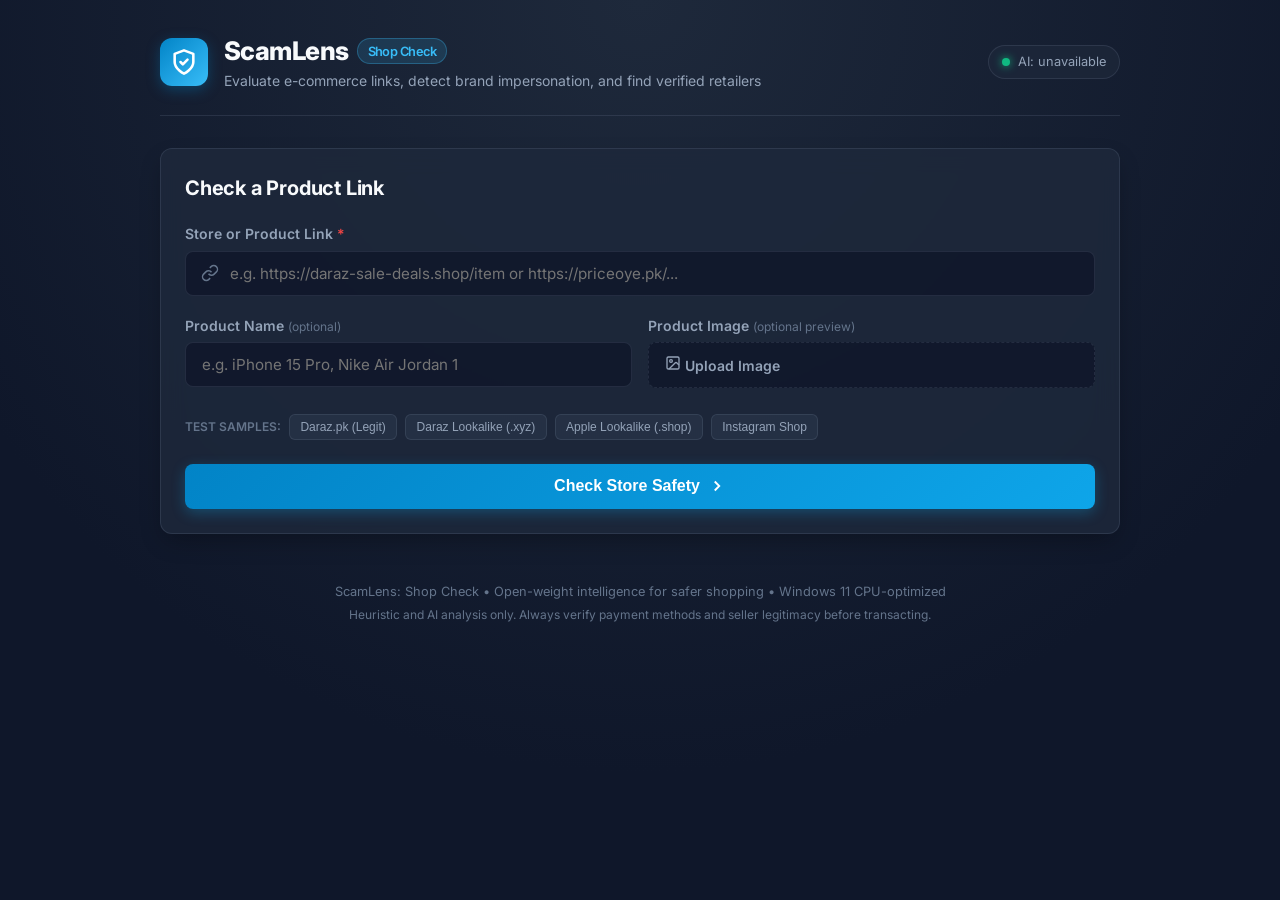
==== public/index.html @ a0da6444 "Configure api/index.py and public directory for Vercel deployment" ====
<!DOCTYPE html>
<html lang="en">
<head>
  <meta charset="UTF-8">
  <meta name="viewport" content="width=device-width, initial-scale=1.0">
  <title>ScamLens: Shop Check | E-Commerce Risk Evaluator</title>
  <link rel="stylesheet" href="/static/style.css">
  <link rel="preconnect" href="https://fonts.googleapis.com">
  <link rel="preconnect" href="https://fonts.gstatic.com" crossorigin>
  <link href="https://fonts.googleapis.com/css2?family=Inter:wght@400;500;600;700;800&family=JetBrains+Mono:wght@400;600&display=swap" rel="stylesheet">
</head>
<body>
  <div class="app-container">
    <!-- Header -->
    <header class="app-header">
      <div class="brand">
        <div class="brand-icon">
          <svg width="28" height="28" viewBox="0 0 24 24" fill="none" stroke="currentColor" stroke-width="2.2" stroke-linecap="round" stroke-linejoin="round">
            <path d="M12 22s8-4 8-10V5l-8-3-8 3v7c0 6 8 10 8 10z"/>
            <path d="m9 12 2 2 4-4"/>
          </svg>
        </div>
        <div>
          <h1 class="brand-title">ScamLens <span class="badge-sub">Shop Check</span></h1>
          <p class="brand-tagline">Evaluate e-commerce links, detect brand impersonation, and find verified retailers</p>
        </div>
      </div>
      <div class="header-status" id="headerStatus">
        <span class="status-dot"></span>
        <span class="status-text" id="aiBadge">AI: checking...</span>
      </div>
    </header>

    <!-- Main Content Area -->
    <main class="main-grid">
      <!-- Input Card -->
      <section class="card input-card">
        <h2 class="card-title">Check a Product Link</h2>
        <form id="checkForm" class="check-form">
          <div class="form-group">
            <label for="urlInput">Store or Product Link <span class="required">*</span></label>
            <div class="input-with-icon">
              <svg class="input-icon" width="18" height="18" viewBox="0 0 24 24" fill="none" stroke="currentColor" stroke-width="2">
                <path d="M10 13a5 5 0 0 0 7.54.54l3-3a5 5 0 0 0-7.07-7.07l-1.72 1.71"/>
                <path d="M14 11a5 5 0 0 0-7.54-.54l-3 3a5 5 0 0 0 7.07 7.07l1.71-1.71"/>
              </svg>
              <input 
                type="text" 
                id="urlInput" 
                name="url" 
                placeholder="e.g. https://daraz-sale-deals.shop/item or https://priceoye.pk/..." 
                required 
                autocomplete="off"
              />
            </div>
          </div>

          <div class="form-row">
            <div class="form-group flex-1">
              <label for="productNameInput">Product Name <span class="optional">(optional)</span></label>
              <input 
                type="text" 
                id="productNameInput" 
                name="product_name" 
                placeholder="e.g. iPhone 15 Pro, Nike Air Jordan 1" 
                autocomplete="off"
              />
            </div>

            <div class="form-group flex-1">
              <label for="imageInput">Product Image <span class="optional">(optional preview)</span></label>
              <div class="file-upload-wrapper">
                <input type="file" id="imageInput" accept="image/*" class="file-input" />
                <label for="imageInput" class="file-label" id="fileLabel">
                  <svg width="16" height="16" viewBox="0 0 24 24" fill="none" stroke="currentColor" stroke-width="2">
                    <rect width="18" height="18" x="3" y="3" rx="2" ry="2"/>
                    <circle cx="9" cy="9" r="2"/>
                    <path d="m21 15-3.086-3.086a2 2 0 0 0-2.828 0L6 21"/>
                  </svg>
                  <span>Upload Image</span>
                </label>
              </div>
            </div>
          </div>

          <!-- Image Preview Area -->
          <div id="imagePreviewContainer" class="image-preview-container hidden">
            <div class="preview-box">
              <img id="imagePreviewImg" src="" alt="Product preview" />
              <button type="button" id="removeImageBtn" class="btn-remove-img" title="Remove image">&times;</button>
            </div>
            <div class="preview-meta">
              <span id="imageFileName" class="preview-name"></span>
              <span class="preview-tag">Image Preview Only</span>
            </div>
          </div>

          <!-- Sample Links for quick testing -->
          <div class="quick-samples">
            <span class="samples-label">Test samples:</span>
            <button type="button" class="btn-sample" data-url="https://www.daraz.pk/products/sony-wh-1000xm5.html" data-name="Sony WH-1000XM5">Daraz.pk (Legit)</button>
            <button type="button" class="btn-sample" data-url="https://daraz-super-deals.xyz/sale" data-name="Daraz Fake Sale">Daraz Lookalike (.xyz)</button>
            <button type="button" class="btn-sample" data-url="https://apple-official-store.shop/iphone" data-name="iPhone 15 Pro">Apple Lookalike (.shop)</button>
            <button type="button" class="btn-sample" data-url="https://instagram.com/p/clothing_shop_pk" data-name="Designer Kurti">Instagram Shop</button>
          </div>

          <div id="errorMessage" class="error-message hidden"></div>

          <div class="form-actions">
            <button type="submit" id="submitBtn" class="btn-primary">
              <span class="btn-text">Check Store Safety</span>
              <svg class="btn-icon" width="18" height="18" viewBox="0 0 24 24" fill="none" stroke="currentColor" stroke-width="2.5">
                <polyline points="9 18 15 12 9 6"/>
              </svg>
            </button>
          </div>
        </form>
      </section>

      <!-- Results Area -->
      <section id="resultsSection" class="results-section hidden">
        <!-- Main Risk Card -->
        <div class="card risk-card">
          <div class="risk-card-header">
            <div>
              <span class="eyebrow">Risk Evaluation</span>
              <h2 class="risk-domain-title" id="displayDomain">example.com</h2>
            </div>
            <button id="copySummaryBtn" class="btn-secondary btn-sm" title="Copy markdown summary">
              <svg width="15" height="15" viewBox="0 0 24 24" fill="none" stroke="currentColor" stroke-width="2">
                <rect width="14" height="14" x="8" y="8" rx="2" ry="2"/>
                <path d="M4 16c-1.1 0-2-.9-2-2V4c0-1.1.9-2 2-2h10c1.1 0 2 .9 2 2"/>
              </svg>
              <span>Copy Summary</span>
            </button>
          </div>

          <!-- Risk Score Gauge & Status -->
          <div class="risk-display-grid">
            <div class="gauge-col">
              <div class="gauge-container">
                <svg class="gauge-svg" viewBox="0 0 160 160">
                  <circle class="gauge-bg" cx="80" cy="80" r="68"></circle>
                  <circle class="gauge-bar" id="gaugeBar" cx="80" cy="80" r="68" stroke-dasharray="427" stroke-dashoffset="427"></circle>
                </svg>
                <div class="gauge-content">
                  <div class="score-number" id="scoreNumber">--</div>
                  <div class="score-caption">RISK SCORE</div>
                </div>
              </div>
            </div>

            <div class="risk-summary-col">
              <div class="risk-badge-wrapper">
                <span class="risk-badge" id="riskBadge">Evaluating...</span>
                <span class="risk-range-hint">(Scale: 0-33 Low, 34-66 Medium, 67-100 High)</span>
              </div>
              <p class="disclaimer-text" id="disclaimerLine">
                Warning signs, not proof. Never share OTPs or card details.
              </p>
              <div class="ai-summary-box" id="aiSummaryBox">
                <div class="ai-header">
                  <span class="ai-sparkle">✦</span>
                  <span class="ai-label">AI Storefront Assessment</span>
                  <span class="ai-badge" id="aiStatusBadge">Analyzing...</span>
                </div>
                <p class="ai-summary-text" id="aiSummaryText">
                  Inspecting storefront content and checking seller claims...
                </p>
                <div id="aiBullets" class="ai-bullets"></div>
              </div>
            </div>
          </div>
        </div>

        <!-- Audit Box: What we could and couldn't check -->
        <div class="card audit-card">
          <h3 class="card-subtitle">What We Could & Couldn't Check</h3>
          <div class="audit-grid" id="auditGrid">
            <!-- Dynamically generated audit cards -->
          </div>
        </div>

        <!-- Signal List with Evidence -->
        <div class="card signals-card">
          <div class="signals-header">
            <h3 class="card-subtitle">Evidence & Detected Signals</h3>
            <span class="signal-count" id="signalCount">0 signals</span>
          </div>
          <div class="signals-list" id="signalsList">
            <!-- Dynamically injected signals -->
          </div>
        </div>

        <!-- Price & Trusted Retailers Comparison -->
        <div class="card compare-card">
          <div class="compare-header">
            <div>
              <h3 class="card-subtitle">Compare on Trusted Retailers</h3>
              <p class="compare-sub" id="compareDisclaimer">Places to compare - not a guarantee of authenticity or stock</p>
            </div>
            <div class="query-badge">
              <span>Query: </span>
              <strong id="displayQuery">...</strong>
            </div>
          </div>

          <div class="compare-grid" id="compareGrid">
            <!-- Dynamically generated compare buttons -->
          </div>
        </div>
      </section>
    </main>

    <!-- Footer -->
    <footer class="app-footer">
      <p>ScamLens: Shop Check &bull; Open-weight intelligence for safer shopping &bull; Windows 11 CPU-optimized</p>
      <p class="footer-disclaimer">Heuristic and AI analysis only. Always verify payment methods and seller legitimacy before transacting.</p>
    </footer>
  </div>

  <div id="toast" class="toast hidden"></div>
  <script src="/static/app.js"></script>
</body>
</html>
---- static/style.css ----
:root {
  --bg-primary: #0f172a;
  --bg-secondary: #1e293b;
  --bg-tertiary: #334155;
  --card-bg: rgba(30, 41, 59, 0.85);
  --card-border: rgba(148, 163, 184, 0.15);
  --text-primary: #f8fafc;
  --text-secondary: #94a3b8;
  --text-muted: #64748b;
  --accent: #38bdf8;
  --accent-hover: #0ea5e9;
  --accent-glow: rgba(56, 189, 248, 0.2);
  --risk-low: #10b981;
  --risk-low-bg: rgba(16, 185, 129, 0.12);
  --risk-med: #f59e0b;
  --risk-med-bg: rgba(245, 158, 11, 0.12);
  --risk-high: #ef4444;
  --risk-high-bg: rgba(239, 68, 68, 0.14);
  --font-sans: 'Inter', -apple-system, BlinkMacSystemFont, 'Segoe UI', Roboto, sans-serif;
  --font-mono: 'JetBrains Mono', monospace;
  --radius: 12px;
  --transition: all 0.2s cubic-bezier(0.4, 0, 0.2, 1);
}

* {
  box-sizing: border-box;
  margin: 0;
  padding: 0;
}

body {
  font-family: var(--font-sans);
  background: radial-gradient(circle at 50% 0%, #1e293b 0%, #0f172a 70%);
  color: var(--text-primary);
  min-height: 100vh;
  line-height: 1.5;
  -webkit-font-smoothing: antialiased;
}

.app-container {
  max-width: 1000px;
  margin: 0 auto;
  padding: 2rem 1.25rem 4rem;
}

/* Header */
.app-header {
  display: flex;
  justify-content: space-between;
  align-items: center;
  margin-bottom: 2rem;
  padding-bottom: 1.5rem;
  border-bottom: 1px solid var(--card-border);
}

.brand {
  display: flex;
  align-items: center;
  gap: 1rem;
}

.brand-icon {
  width: 48px;
  height: 48px;
  border-radius: 12px;
  background: linear-gradient(135deg, #0284c7, #38bdf8);
  display: flex;
  align-items: center;
  justify-content: center;
  color: white;
  box-shadow: 0 4px 14px rgba(2, 132, 199, 0.35);
}

.brand-title {
  font-size: 1.6rem;
  font-weight: 800;
  letter-spacing: -0.02em;
  display: flex;
  align-items: center;
  gap: 0.5rem;
}

.badge-sub {
  font-size: 0.8rem;
  font-weight: 600;
  background: rgba(56, 189, 248, 0.15);
  color: var(--accent);
  padding: 0.15rem 0.6rem;
  border-radius: 20px;
  border: 1px solid rgba(56, 189, 248, 0.3);
}

.brand-tagline {
  font-size: 0.875rem;
  color: var(--text-secondary);
}

.header-status {
  display: flex;
  align-items: center;
  gap: 0.5rem;
  font-size: 0.8rem;
  background: rgba(30, 41, 59, 0.7);
  padding: 0.4rem 0.8rem;
  border-radius: 20px;
  border: 1px solid var(--card-border);
  color: var(--text-secondary);
}

.status-dot {
  width: 8px;
  height: 8px;
  border-radius: 50%;
  background: #10b981;
  box-shadow: 0 0 8px #10b981;
}

/* Cards */
.card {
  background: var(--card-bg);
  backdrop-filter: blur(12px);
  border: 1px solid var(--card-border);
  border-radius: var(--radius);
  padding: 1.5rem;
  margin-bottom: 1.5rem;
  box-shadow: 0 10px 25px -5px rgba(0, 0, 0, 0.3);
}

.card-title {
  font-size: 1.25rem;
  font-weight: 700;
  margin-bottom: 1.25rem;
  letter-spacing: -0.01em;
}

.card-subtitle {
  font-size: 1.05rem;
  font-weight: 700;
  color: var(--text-primary);
}

/* Forms */
.form-group {
  margin-bottom: 1.2rem;
}

.form-group label {
  display: block;
  font-size: 0.875rem;
  font-weight: 600;
  color: var(--text-secondary);
  margin-bottom: 0.4rem;
}

.required {
  color: var(--risk-high);
}

.optional {
  font-size: 0.75rem;
  font-weight: 400;
  color: var(--text-muted);
}

.input-with-icon {
  position: relative;
  display: flex;
  align-items: center;
}

.input-icon {
  position: absolute;
  left: 1rem;
  color: var(--text-muted);
  pointer-events: none;
}

input[type="text"] {
  width: 100%;
  background: rgba(15, 23, 42, 0.8);
  border: 1px solid var(--card-border);
  border-radius: 8px;
  padding: 0.75rem 1rem 0.75rem 2.75rem;
  font-family: inherit;
  font-size: 0.95rem;
  color: var(--text-primary);
  transition: var(--transition);
}

.form-row input[type="text"] {
  padding-left: 1rem;
}

input[type="text"]:focus {
  outline: none;
  border-color: var(--accent);
  box-shadow: 0 0 0 3px var(--accent-glow);
}

.form-row {
  display: flex;
  gap: 1rem;
}

.flex-1 {
  flex: 1;
}

/* File Upload */
.file-upload-wrapper {
  position: relative;
}

.file-input {
  display: none;
}

.file-label {
  display: flex;
  align-items: center;
  justify-content: center;
  gap: 0.5rem;
  background: rgba(15, 23, 42, 0.8);
  border: 1px dashed var(--card-border);
  border-radius: 8px;
  padding: 0.72rem 1rem;
  font-size: 0.9rem;
  color: var(--text-secondary);
  cursor: pointer;
  transition: var(--transition);
}

.file-label:hover {
  border-color: var(--accent);
  color: var(--text-primary);
}

.image-preview-container {
  display: flex;
  align-items: center;
  gap: 1rem;
  padding: 0.75rem;
  background: rgba(15, 23, 42, 0.6);
  border-radius: 8px;
  margin-bottom: 1.2rem;
  border: 1px solid var(--card-border);
}

.preview-box {
  position: relative;
  width: 60px;
  height: 60px;
  border-radius: 6px;
  overflow: hidden;
  background: #000;
}

.preview-box img {
  width: 100%;
  height: 100%;
  object-fit: cover;
}

.btn-remove-img {
  position: absolute;
  top: 2px;
  right: 2px;
  background: rgba(0, 0, 0, 0.7);
  color: white;
  border: none;
  width: 18px;
  height: 18px;
  border-radius: 50%;
  cursor: pointer;
  font-size: 12px;
  line-height: 1;
}

.preview-meta {
  display: flex;
  flex-direction: column;
  gap: 0.2rem;
}

.preview-name {
  font-size: 0.85rem;
  font-weight: 500;
  max-width: 250px;
  white-space: nowrap;
  overflow: hidden;
  text-overflow: ellipsis;
}

.preview-tag {
  font-size: 0.75rem;
  color: var(--text-muted);
}

/* Quick samples */
.quick-samples {
  display: flex;
  flex-wrap: wrap;
  align-items: center;
  gap: 0.5rem;
  margin-bottom: 1.5rem;
}

.samples-label {
  font-size: 0.75rem;
  color: var(--text-muted);
  text-transform: uppercase;
  font-weight: 600;
}

.btn-sample {
  background: rgba(51, 65, 85, 0.4);
  border: 1px solid var(--card-border);
  color: var(--text-secondary);
  padding: 0.3rem 0.65rem;
  font-size: 0.75rem;
  border-radius: 6px;
  cursor: pointer;
  transition: var(--transition);
}

.btn-sample:hover {
  background: rgba(56, 189, 248, 0.15);
  color: var(--accent);
  border-color: rgba(56, 189, 248, 0.3);
}

/* Buttons */
.btn-primary {
  display: inline-flex;
  align-items: center;
  justify-content: center;
  gap: 0.5rem;
  background: linear-gradient(135deg, #0284c7, #0ea5e9);
  color: white;
  border: none;
  border-radius: 8px;
  padding: 0.85rem 1.75rem;
  font-size: 1rem;
  font-weight: 600;
  cursor: pointer;
  transition: var(--transition);
  box-shadow: 0 4px 14px rgba(14, 165, 233, 0.3);
  width: 100%;
}

.btn-primary:hover {
  background: linear-gradient(135deg, #0369a1, #0284c7);
  box-shadow: 0 6px 18px rgba(14, 165, 233, 0.45);
  transform: translateY(-1px);
}

.btn-primary:active {
  transform: translateY(0);
}

.btn-secondary {
  display: inline-flex;
  align-items: center;
  gap: 0.4rem;
  background: var(--bg-tertiary);
  color: var(--text-primary);
  border: 1px solid var(--card-border);
  padding: 0.45rem 0.9rem;
  border-radius: 6px;
  font-size: 0.85rem;
  font-weight: 500;
  cursor: pointer;
  transition: var(--transition);
}

.btn-secondary:hover {
  background: rgba(148, 163, 184, 0.2);
}

.btn-sm {
  font-size: 0.8rem;
  padding: 0.35rem 0.75rem;
}

/* Risk Results Card */
.risk-card {
  border-left: 4px solid var(--accent);
  transition: border-color 0.3s ease;
}

.risk-card-header {
  display: flex;
  justify-content: space-between;
  align-items: flex-start;
  margin-bottom: 1.5rem;
}

.eyebrow {
  font-size: 0.75rem;
  text-transform: uppercase;
  letter-spacing: 0.05em;
  color: var(--text-muted);
  font-weight: 700;
}

.risk-domain-title {
  font-size: 1.4rem;
  font-weight: 800;
  font-family: var(--font-mono);
  color: var(--text-primary);
}

.risk-display-grid {
  display: grid;
  grid-template-columns: 180px 1fr;
  gap: 2rem;
  align-items: center;
}

/* Circular Gauge */
.gauge-col {
  display: flex;
  justify-content: center;
}

.gauge-container {
  position: relative;
  width: 160px;
  height: 160px;
}

.gauge-svg {
  width: 100%;
  height: 100%;
  transform: rotate(-90deg);
}

.gauge-bg {
  fill: none;
  stroke: rgba(51, 65, 85, 0.5);
  stroke-width: 12;
}

.gauge-bar {
  fill: none;
  stroke: var(--accent);
  stroke-width: 12;
  stroke-linecap: round;
  transition: stroke-dashoffset 0.8s ease-in-out, stroke 0.4s ease;
}

.gauge-content {
  position: absolute;
  top: 0;
  left: 0;
  width: 100%;
  height: 100%;
  display: flex;
  flex-direction: column;
  align-items: center;
  justify-content: center;
}

.score-number {
  font-size: 2.8rem;
  font-weight: 800;
  line-height: 1;
  font-family: var(--font-mono);
}

.score-caption {
  font-size: 0.65rem;
  letter-spacing: 0.1em;
  font-weight: 700;
  color: var(--text-muted);
  margin-top: 0.2rem;
}

/* Risk Summary Column */
.risk-badge-wrapper {
  display: flex;
  align-items: center;
  gap: 0.75rem;
  margin-bottom: 0.6rem;
  flex-wrap: wrap;
}

.risk-badge {
  font-size: 1rem;
  font-weight: 800;
  padding: 0.35rem 1rem;
  border-radius: 20px;
  text-transform: uppercase;
  letter-spacing: 0.04em;
}

.risk-badge.low {
  background: var(--risk-low-bg);
  color: var(--risk-low);
  border: 1px solid rgba(16, 185, 129, 0.3);
}

.risk-badge.medium {
  background: var(--risk-med-bg);
  color: var(--risk-med);
  border: 1px solid rgba(245, 158, 11, 0.3);
}

.risk-badge.high {
  background: var(--risk-high-bg);
  color: var(--risk-high);
  border: 1px solid rgba(239, 68, 68, 0.3);
}

.risk-range-hint {
  font-size: 0.75rem;
  color: var(--text-muted);
}

.disclaimer-text {
  font-size: 0.85rem;
  font-weight: 600;
  color: #fbbf24;
  background: rgba(251, 191, 36, 0.1);
  border-left: 3px solid #fbbf24;
  padding: 0.4rem 0.75rem;
  border-radius: 4px;
  margin-bottom: 1rem;
}

/* AI Summary Box */
.ai-summary-box {
  background: rgba(15, 23, 42, 0.7);
  border: 1px solid rgba(148, 163, 184, 0.2);
  border-radius: 8px;
  padding: 0.9rem;
}

.ai-header {
  display: flex;
  align-items: center;
  gap: 0.4rem;
  margin-bottom: 0.4rem;
}

.ai-sparkle {
  color: var(--accent);
  font-size: 0.9rem;
}

.ai-label {
  font-size: 0.8rem;
  font-weight: 700;
  color: var(--text-primary);
  text-transform: uppercase;
  letter-spacing: 0.03em;
}

.ai-badge {
  font-size: 0.65rem;
  padding: 0.1rem 0.4rem;
  border-radius: 10px;
  background: rgba(56, 189, 248, 0.2);
  color: var(--accent);
  margin-left: auto;
}

.ai-summary-text {
  font-size: 0.875rem;
  color: var(--text-secondary);
  line-height: 1.45;
}

.ai-bullets {
  margin-top: 0.5rem;
  padding-left: 1.2rem;
  font-size: 0.8rem;
  color: #cbd5e1;
}

.ai-bullets li {
  margin-bottom: 0.2rem;
}

/* Audit Grid */
.audit-grid {
  display: grid;
  grid-template-columns: repeat(auto-fit, minmax(200px, 1fr));
  gap: 0.75rem;
  margin-top: 1rem;
}

.audit-item {
  background: rgba(15, 23, 42, 0.6);
  border: 1px solid var(--card-border);
  border-radius: 8px;
  padding: 0.75rem;
  display: flex;
  flex-direction: column;
  gap: 0.3rem;
}

.audit-item-header {
  display: flex;
  align-items: center;
  gap: 0.4rem;
}

.audit-icon {
  width: 16px;
  height: 16px;
  border-radius: 50%;
  display: inline-flex;
  align-items: center;
  justify-content: center;
  font-size: 10px;
  font-weight: bold;
}

.audit-icon.success {
  background: var(--risk-low-bg);
  color: var(--risk-low);
  border: 1px solid var(--risk-low);
}

.audit-icon.fail {
  background: var(--risk-high-bg);
  color: var(--risk-high);
  border: 1px solid var(--risk-high);
}

.audit-icon.info {
  background: rgba(148, 163, 184, 0.2);
  color: var(--text-secondary);
}

.audit-name {
  font-size: 0.8rem;
  font-weight: 600;
  color: var(--text-primary);
}

.audit-desc {
  font-size: 0.75rem;
  color: var(--text-secondary);
  line-height: 1.3;
}

/* Signals List */
.signals-header {
  display: flex;
  justify-content: space-between;
  align-items: center;
  margin-bottom: 1rem;
}

.signal-count {
  font-size: 0.75rem;
  font-weight: 600;
  color: var(--text-muted);
}

.signals-list {
  display: flex;
  flex-direction: column;
  gap: 0.75rem;
}

.signal-item {
  background: rgba(15, 23, 42, 0.7);
  border: 1px solid var(--card-border);
  border-radius: 8px;
  padding: 0.85rem;
  display: flex;
  gap: 0.85rem;
  align-items: flex-start;
  transition: var(--transition);
}

.signal-item:hover {
  border-color: rgba(148, 163, 184, 0.3);
}

.signal-item.severity-high {
  border-left: 4px solid var(--risk-high);
}

.signal-item.severity-medium {
  border-left: 4px solid var(--risk-med);
}

.signal-item.severity-low {
  border-left: 4px solid var(--accent);
}

.signal-item.severity-positive {
  border-left: 4px solid var(--risk-low);
}

.signal-item.severity-info {
  border-left: 4px solid var(--text-muted);
}

.signal-content {
  flex: 1;
}

.signal-title-row {
  display: flex;
  align-items: center;
  gap: 0.5rem;
  margin-bottom: 0.25rem;
}

.signal-title {
  font-size: 0.9rem;
  font-weight: 700;
  color: var(--text-primary);
}

.signal-badge {
  font-size: 0.65rem;
  font-weight: 700;
  padding: 0.1rem 0.4rem;
  border-radius: 4px;
  text-transform: uppercase;
}

.signal-badge.high { background: var(--risk-high-bg); color: var(--risk-high); }
.signal-badge.medium { background: var(--risk-med-bg); color: var(--risk-med); }
.signal-badge.low { background: rgba(56, 189, 248, 0.15); color: var(--accent); }
.signal-badge.positive { background: var(--risk-low-bg); color: var(--risk-low); }
.signal-badge.info { background: rgba(148, 163, 184, 0.2); color: var(--text-secondary); }

.signal-evidence {
  font-size: 0.825rem;
  color: var(--text-secondary);
  line-height: 1.4;
}

.signal-points {
  font-family: var(--font-mono);
  font-size: 0.8rem;
  font-weight: 700;
  white-space: nowrap;
}

.signal-points.risk { color: var(--risk-high); }
.signal-points.trust { color: var(--risk-low); }

/* Comparison Retailers */
.compare-header {
  display: flex;
  justify-content: space-between;
  align-items: flex-start;
  margin-bottom: 1rem;
  flex-wrap: wrap;
  gap: 0.5rem;
}

.compare-sub {
  font-size: 0.8rem;
  color: #fbbf24;
}

.query-badge {
  font-size: 0.8rem;
  background: rgba(15, 23, 42, 0.8);
  padding: 0.3rem 0.6rem;
  border-radius: 6px;
  border: 1px solid var(--card-border);
  color: var(--text-secondary);
}

.query-badge strong {
  color: var(--text-primary);
}

.compare-grid {
  display: grid;
  grid-template-columns: repeat(auto-fit, minmax(210px, 1fr));
  gap: 0.75rem;
}

.compare-btn {
  display: flex;
  align-items: center;
  justify-content: space-between;
  background: rgba(15, 23, 42, 0.8);
  border: 1px solid var(--card-border);
  border-radius: 8px;
  padding: 0.75rem 1rem;
  text-decoration: none;
  color: var(--text-primary);
  transition: var(--transition);
}

.compare-btn:hover {
  background: rgba(56, 189, 248, 0.12);
  border-color: var(--accent);
  transform: translateY(-1px);
}

.compare-btn.official-brand {
  border-color: rgba(16, 185, 129, 0.4);
  background: rgba(16, 185, 129, 0.08);
}

.compare-retailer-name {
  font-size: 0.9rem;
  font-weight: 600;
  display: flex;
  flex-direction: column;
}

.compare-retailer-dom {
  font-size: 0.7rem;
  color: var(--text-muted);
  font-family: var(--font-mono);
}

.compare-icon {
  color: var(--text-muted);
}

/* Toast */
.toast {
  position: fixed;
  bottom: 2rem;
  right: 2rem;
  background: #1e293b;
  border: 1px solid var(--accent);
  color: white;
  padding: 0.75rem 1.25rem;
  border-radius: 8px;
  box-shadow: 0 10px 25px rgba(0,0,0,0.5);
  font-size: 0.85rem;
  z-index: 1000;
  transition: opacity 0.3s ease;
}

/* Footer */
.app-footer {
  text-align: center;
  margin-top: 3rem;
  font-size: 0.8rem;
  color: var(--text-muted);
}

.footer-disclaimer {
  margin-top: 0.3rem;
  font-size: 0.75rem;
}

.hidden {
  display: none !important;
}

.error-message {
  color: #ef4444;
  background: rgba(239, 68, 68, 0.1);
  border: 1px solid rgba(239, 68, 68, 0.3);
  border-radius: 8px;
  padding: 0.75rem 1rem;
  margin-top: 0.75rem;
  font-size: 0.875rem;
}

/* Mobile Responsive */
@media (max-width: 768px) {
  .risk-display-grid {
    grid-template-columns: 1fr;
    text-align: center;
  }
  .gauge-col {
    margin-bottom: 1rem;
  }
  .risk-badge-wrapper {
    justify-content: center;
  }
  .form-row {
    flex-direction: column;
  }
  .app-header {
    flex-direction: column;
    align-items: flex-start;
    gap: 1rem;
  }
}
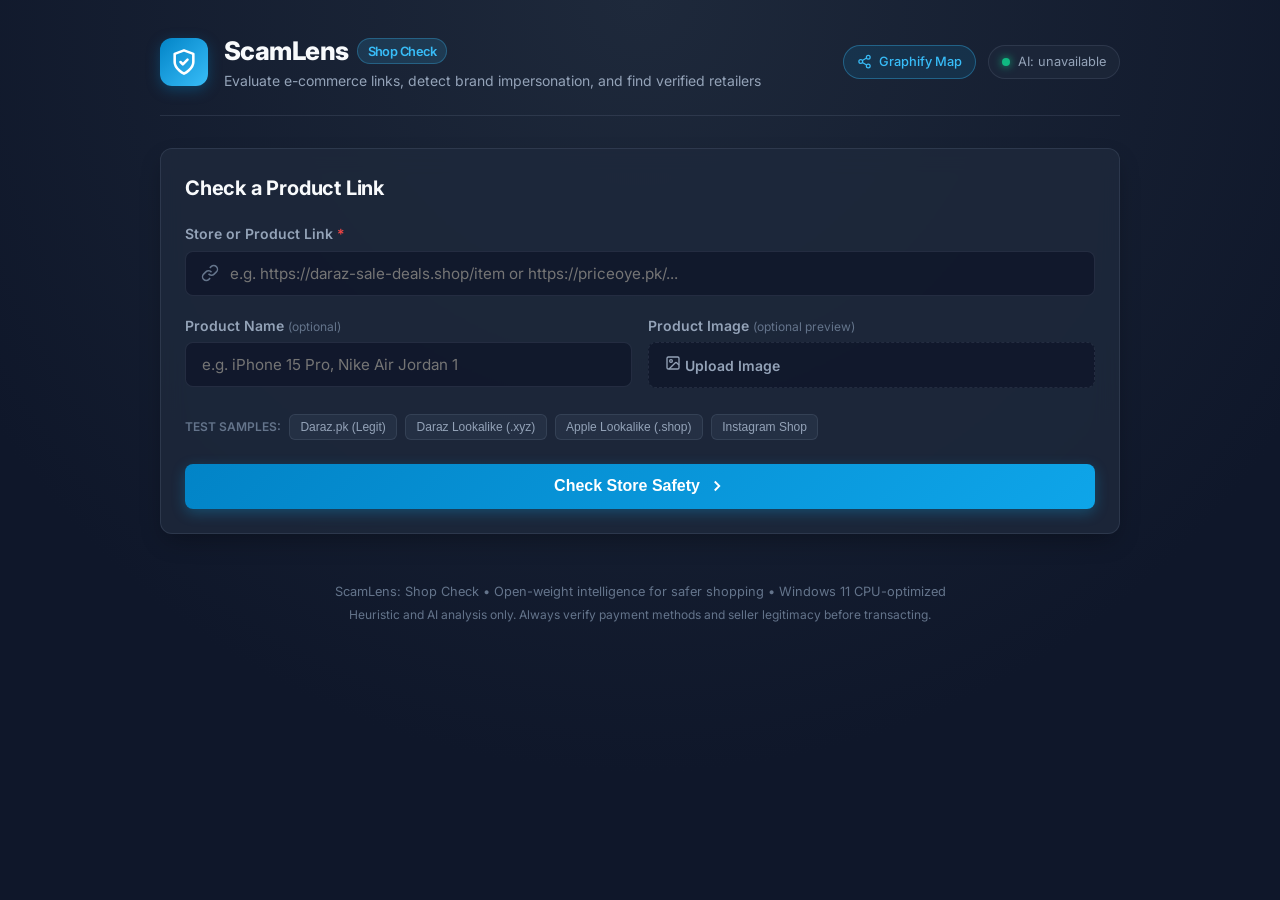
==== commit f7f51ac3: "Add Graphify Map navigation button to UI and /graph route" ====
--- a/public/index.html
+++ b/public/index.html
@@ -25,9 +25,21 @@
           <p class="brand-tagline">Evaluate e-commerce links, detect brand impersonation, and find verified retailers</p>
         </div>
       </div>
-      <div class="header-status" id="headerStatus">
-        <span class="status-dot"></span>
-        <span class="status-text" id="aiBadge">AI: checking...</span>
+      <div class="header-right-group">
+        <a href="/graph" target="_blank" class="btn-graphify" title="View Graphify Code Architecture Map">
+          <svg width="15" height="15" viewBox="0 0 24 24" fill="none" stroke="currentColor" stroke-width="2">
+            <circle cx="18" cy="5" r="3"/>
+            <circle cx="6" cy="12" r="3"/>
+            <circle cx="18" cy="19" r="3"/>
+            <line x1="8.59" y1="13.51" x2="15.42" y2="17.49"/>
+            <line x1="15.41" y1="6.51" x2="8.59" y2="10.49"/>
+          </svg>
+          <span>Graphify Map</span>
+        </a>
+        <div class="header-status" id="headerStatus">
+          <span class="status-dot"></span>
+          <span class="status-text" id="aiBadge">AI: checking...</span>
+        </div>
       </div>
     </header>
 
--- a/static/style.css
+++ b/static/style.css
@@ -95,6 +95,33 @@
   color: var(--text-secondary);
 }
 
+.header-right-group {
+  display: flex;
+  align-items: center;
+  gap: 0.75rem;
+}
+
+.btn-graphify {
+  display: flex;
+  align-items: center;
+  gap: 0.4rem;
+  font-size: 0.8rem;
+  font-weight: 500;
+  background: rgba(14, 165, 233, 0.12);
+  color: var(--accent);
+  padding: 0.4rem 0.85rem;
+  border-radius: 20px;
+  border: 1px solid rgba(56, 189, 248, 0.35);
+  text-decoration: none;
+  transition: all 0.2s ease;
+}
+
+.btn-graphify:hover {
+  background: rgba(14, 165, 233, 0.25);
+  border-color: var(--accent);
+  transform: translateY(-1px);
+}
+
 .header-status {
   display: flex;
   align-items: center;
